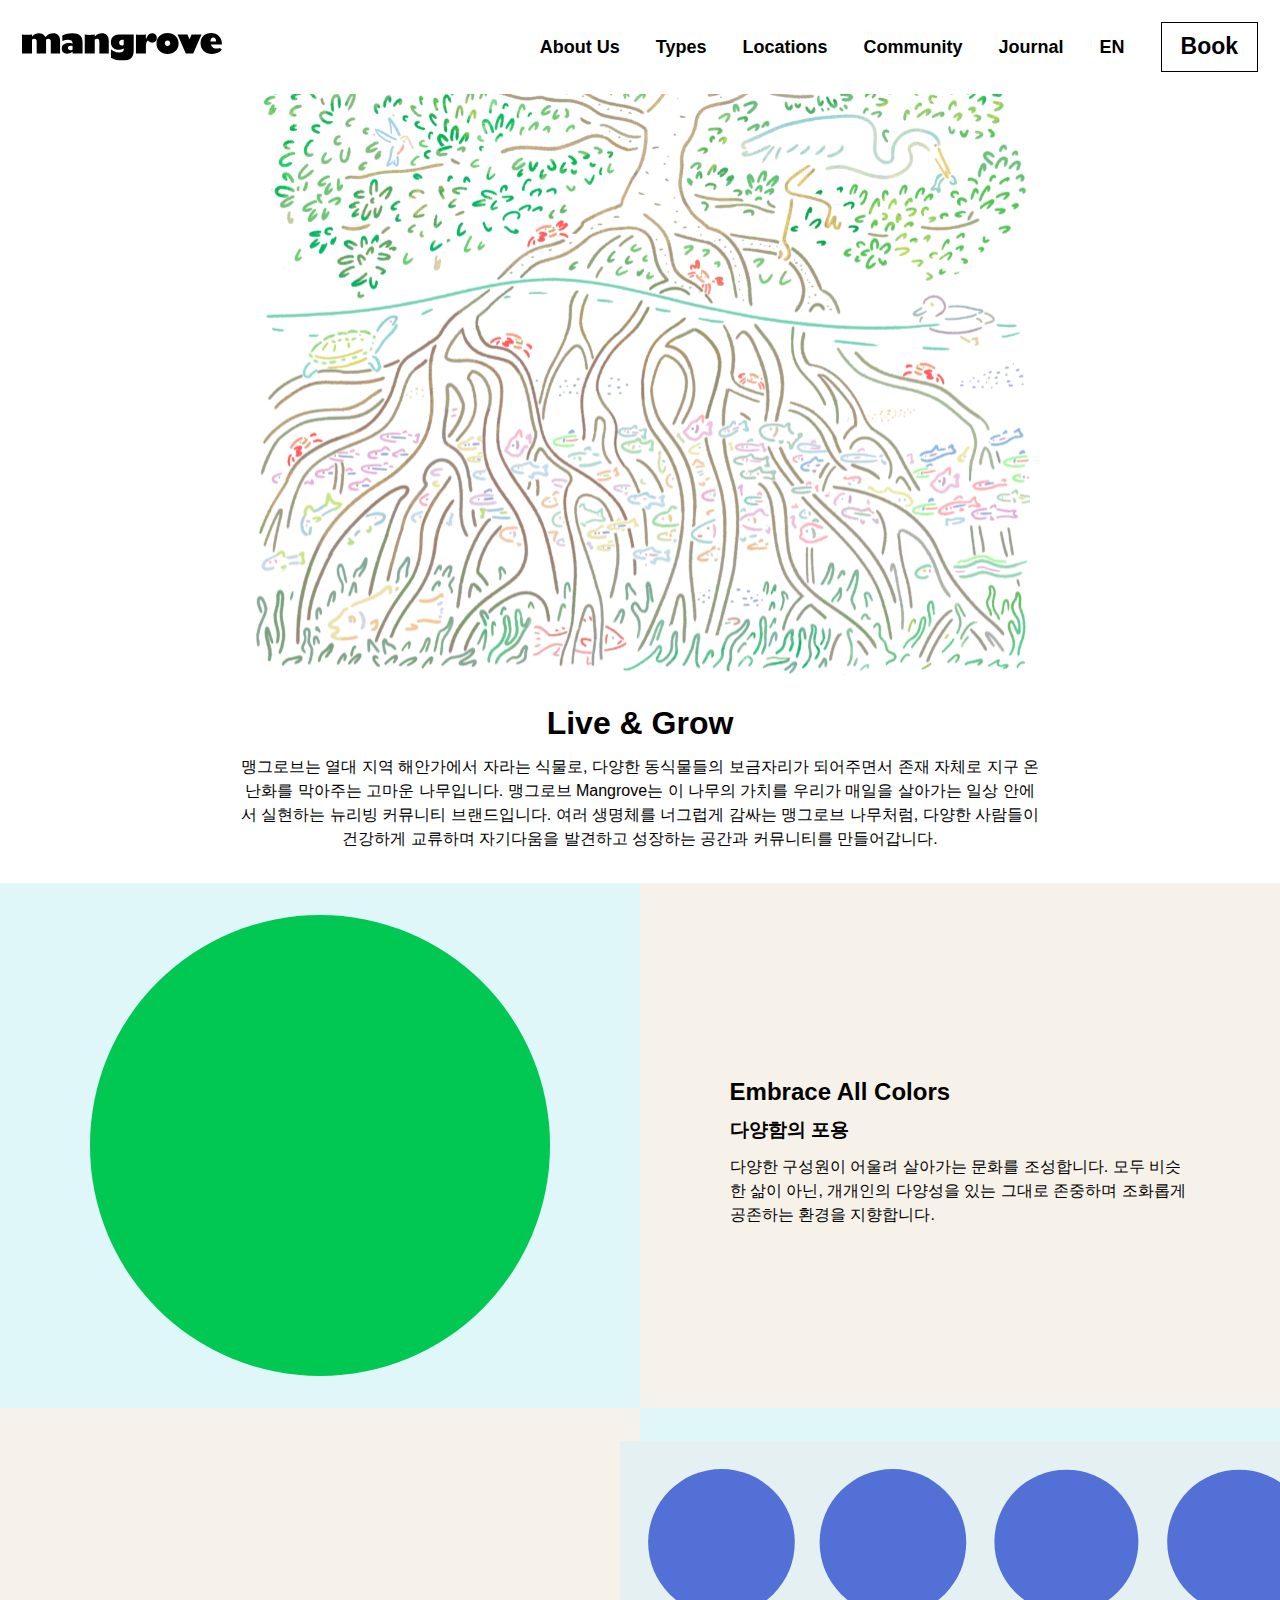
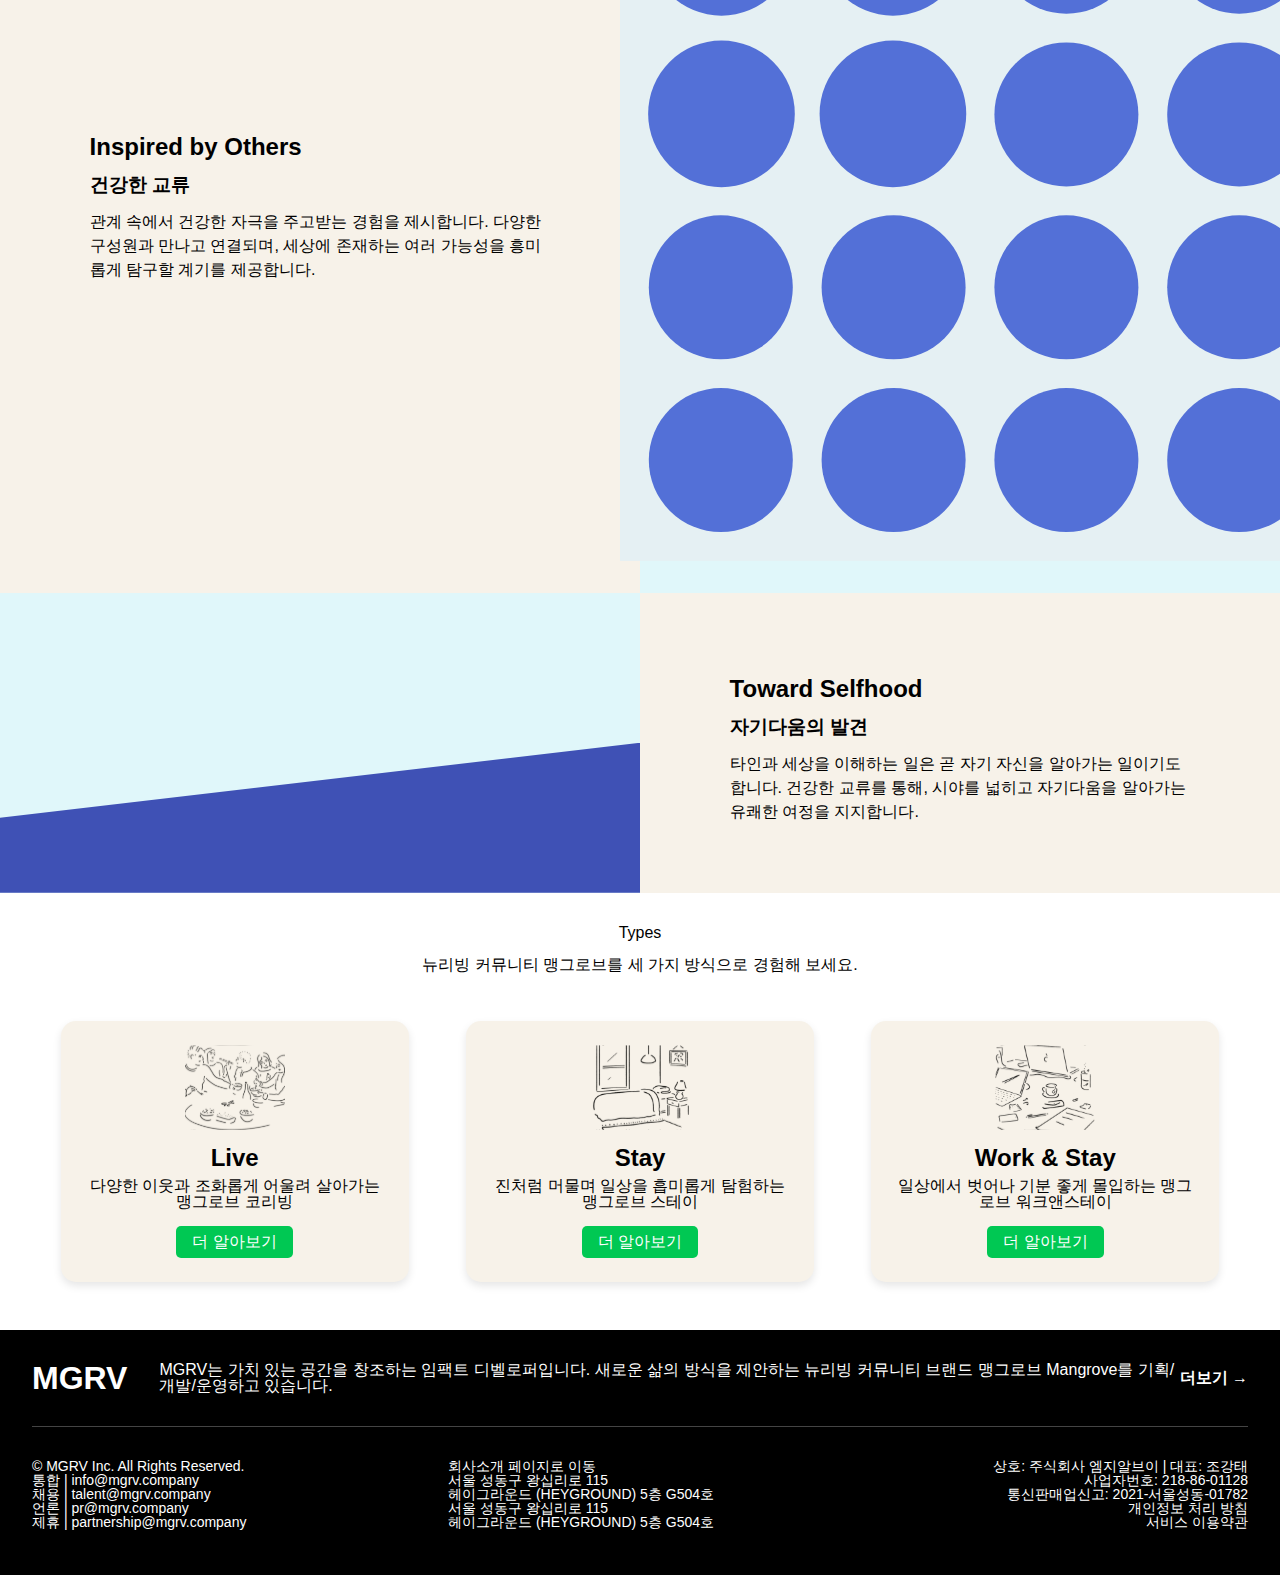
==== about_us.html @ 6c4031c6 "ADD :: 레이아웃" ====
<!DOCTYPE html>
<html lang="en">

<head>
  <meta charset="UTF-8">
  <meta name="viewport" content="width=device-width, initial-scale=1.0">
  <link href="./reset.css" rel="stylesheet">
  <link href="./style.css" rel="stylesheet">
  <title>About us</title>
</head>

<body>
  <div class="header">
    <img src="./assets/logo_black.svg" class="logo">
    <div class="link-container">
      <a href="./about_us.html">About Us</a>
      <a href="#">Types</a>
      <a href="#">Locations</a>
      <a href="#">Community</a>
      <a href="#">Journal</a>
      <p href="#">EN</p>
      <div class="book-btn btn-title">Book</div>
    </div>
  </div>
  <div class="live-grow-container">
    <img src="./assets/about_us_main_img.svg" alt="Live & Grow 이미지" class="live-grow-image">
    <div class="live-grow-title">Live & Grow</div>
    <div class="live-grow-description">
      맹그로브는 열대 지역 해안가에서 자라는 식물로, 다양한 동식물들의 보금자리가 되어주면서 존재 자체로 지구 온난화를 막아주는 고마운 나무입니다. 맹그로브 Mangrove는 이 나무의 가치를 우리가 매일을
      살아가는 일상 안에서 실현하는 뉴리빙 커뮤니티 브랜드입니다. 여러 생명체를 너그럽게 감싸는 맹그로브 나무처럼, 다양한 사람들이 건강하게 교류하며 자기다움을 발견하고 성장하는 공간과 커뮤니티를 만들어갑니다.
    </div>
  </div>
  <div class="embrace-container">
    <div class="embrace-section embrace-section-left">
      <div class="embrace-circle"></div>
    </div>
    <div class="embrace-section embrace-section-right">
      <div class="embrace-content">
        <div class="embrace-title">Embrace All Colors</div>
        <div class="embrace-subtitle">다양함의 포용</div>
        <div class="embrace-description">
          다양한 구성원이 어울려 살아가는 문화를 조성합니다. 모두 비슷한 삶이 아닌, 개개인의 다양성을 있는 그대로 존중하며 조화롭게 공존하는 환경을 지향합니다.
        </div>
      </div>
    </div>
  </div>
  <div class="inspired-container">
    <div class="inspired-section inspired-section-left">
      <div class="inspired-content">
        <div class="inspired-title">Inspired by Others</div>
        <div class="inspired-subtitle">건강한 교류</div>
        <div class="inspired-description">
          관계 속에서 건강한 자극을 주고받는 경험을 제시합니다. 다양한 구성원과 만나고
          연결되며, 세상에 존재하는 여러 가능성을 흥미롭게 탐구할 계기를 제공합니다.
        </div>
      </div>
    </div>
    <div class="inspired-section inspired-section-right">
      <div class="inspired-circles">


      </div>
      <img src="./assets/blue_circles.svg">
    </div>
  </div>

  <div class="selfhood-container">
    <div class="selfhood-section selfhood-section-left">
      <div class="wave"></div>
      <!-- <img src="assets/waves.svg"> -->
    </div>
    <div class="selfhood-section selfhood-section-right">
      <div class="selfhood-content">
        <div class="selfhood-title">Toward Selfhood</div>
        <div class="selfhood-subtitle">자기다움의 발견</div>
        <div class="selfhood-description">
          타인과 세상을 이해하는 일은 곧 자기 자신을 알아가는 일이기도 합니다. 건강한 교류를 통해, 시야를 넓히고 자기다움을 알아가는 유쾌한 여정을 지지합니다.
        </div>
      </div>
    </div>
  </div>

  <div class="types-container">
    <h1 class="types-header">Types</h1>
    <p class="types-subheader">뉴리빙 커뮤니티 맹그로브를 세 가지 방식으로 경험해 보세요.</p>
    <div class="types-cards">
      <div class="types-card">
        <img src="./assets/live.svg" alt="Live">
        <div class="types-card-title">Live</div>
        <div class="types-card-description">다양한 이웃과 조화롭게 어울려 살아가는 맹그로브 코리빙</div>
        <a href="#" class="types-card-button">더 알아보기</a>
      </div>
      <div class="types-card">
        <img src="./assets/stay.svg" alt="Stay">
        <div class="types-card-title">Stay</div>
        <div class="types-card-description">진처럼 머물며 일상을 흡미롭게 탐험하는 맹그로브 스테이</div>
        <a href="#" class="types-card-button">더 알아보기</a>
      </div>
      <div class="types-card">
        <img src="./assets/work_stay.svg" alt="Work & Stay">
        <div class="types-card-title">Work & Stay</div>
        <div class="types-card-description">일상에서 벗어나 기분 좋게 몰입하는 맹그로브 워크앤스테이</div>
        <a href="#" class="types-card-button">더 알아보기</a>
      </div>
    </div>
  </div>




  <div class="footer-container">
    <div class="footer-top">
      <div class="footer-logo">MGRV</div>
      <div class="footer-description">
        MGRV는 가치 있는 공간을 창조하는 임팩트 디벨로퍼입니다. 새로운 삶의 방식을 제안하는 뉴리빙 커뮤니티 브랜드 맹그로브 Mangrove를 기획/개발/운영하고 있습니다.
      </div>
      <a href="#" class="footer-link">더보기 &rarr;</a>
    </div>
    <div class="footer-bottom">
      <div>
        &copy; MGRV Inc. All Rights Reserved.<br>
        통합 | info@mgrv.company<br>
        채용 | talent@mgrv.company<br>
        언론 | pr@mgrv.company<br>
        제휴 | partnership@mgrv.company
      </div>
      <div>
        회사소개 페이지로 이동<br>
        서울 성동구 왕십리로 115<br>
        헤이그라운드 (HEYGROUND) 5층 G504호<br>
        서울 성동구 왕십리로 115<br>
        헤이그라운드 (HEYGROUND) 5층 G504호<br>
        <br>
        <i class="fa fa-youtube"></i> <i class="fa fa-instagram"></i> <i class="fa fa-facebook"></i>
      </div>
      <div>
        상호: 주식회사 엠지알브이 | 대표: 조강태<br>
        사업자번호: 218-86-01128<br>
        통신판매업신고: 2021-서울성동-01782<br>
        개인정보 처리 방침<br>
        서비스 이용약관
      </div>
    </div>
  </div>


</body>

</html>
---- style.css ----
.hero-container {
  position: relative;
  height: 100vh;
}

.hero-img {
  width: 100vw;
  height: 100%;
  object-fit: cover;
  position: absolute;
  top: 0;
  left: 0;
  z-index: 1;
}

.hero-logo {
  position: absolute;
  z-index: 2;
  top: 50%;
  left: 50%;
  transform: translate(-50%, -50%);
}

.content {
  position: absolute;
  bottom: 13.81rem; /* 원하는 위치로 조정 */
  left: 50%;
  transform: translateX(-50%);
  z-index: 2;
  color: #fff;
  text-align: center;
  font-family: "Noto Sans KR";
  font-size: 1.90375rem;
  font-style: normal;
  font-weight: 700;
  line-height: 2.88rem; /* 151.28% */
}

.header {
  position: fixed;
  top: 0;
  z-index: 10;
  background-color: #fff;
  width: 100vw;
  display: flex;
  align-items: center;
  justify-content: space-between;
  padding-top: 1.37rem;
  padding-bottom: 1.37rem;
}

.link-container {
  display: flex;
  justify-content: center;
  align-items: center;
  gap: 2.25rem;
  color: #000;

  font-size: 1.125rem;
  font-style: normal;
  font-weight: 900;
  line-height: 1.125rem;
  padding-right: 1.37rem;
}

.logo {
  display: block;
  padding-left: 1.37rem;
}

.book-btn {
  display: flex;
  padding: 0.5625rem 1.1875rem;
  justify-content: center;
  align-items: center;
  border: 1px solid #000;
  background: #fff;
}

.cta-buttons {
  display: flex;
  gap: 1.24rem;
  position: absolute;
  bottom: 6.12rem; 
  left: 50%;
  transform: translateX(-50%);
  z-index: 2;
}

.cta-btn {
  display: flex;
  width: 16.06813rem;
  height: 4.88263rem;
  flex-direction: column;
  align-items: flex-start;
  gap: 0.5rem;
  border: 1px solid #000;
  background: #fff;
  align-items: center;
  justify-content: center;
  cursor: pointer;
}

.cta-btn-text {
  display: flex;
  flex-direction: column;
  align-items: center;
  gap: 0.375rem;
}

.btn-title {
  color: #000;
  text-align: center;
  font-size: 1.4375rem;
  font-style: normal;
  font-weight: 900;
  line-height: 1.86875rem; /* 130% */
}

.btn-text {
  color: #000;
  text-align: center;
  font-size: 1rem;
  font-style: normal;
  font-weight: 500;
  line-height: normal;
}

.btn-text-container {
  display: flex;
  align-items: flex-start;
  gap: 0.375rem;
}


.container {
  display: flex;
  flex-wrap: wrap;
  padding: 2rem;
}

.sidebar {
  flex: 1;
  min-width: 300px;
  padding-right: 2rem;
}

.main-content {
  flex: 3;
  display: flex;
  gap: 2rem;
  overflow: hidden;
}

.card {
  flex: 1;
  min-width: 300px;
  border-left: 1px solid #000;
  border-right: 1px solid #000;
  text-align: center;
}

.card img {
  max-width: 100%;
  height: auto;
}

.card-title {
  font-weight: bold;
  font-size: 1.5rem;
  margin-top: 1rem;
}

.card-description {
  margin-top: 1rem;
}

.card .btn-container {
  display: flex;
  justify-content: center;
  gap: 0.5rem;
  margin-top: 1rem;
}

.card .btn {
  display: inline-block;
  padding: 0.5rem 1rem;
  border-radius: 0.25rem;
  background-color: #007bff;
  color: #fff;
  text-decoration: none;
  font-weight: bold;
}

.card .btn.live {
  background-color: #28a745;
}

.card .btn.stay {
  background-color: #007bff;
}

.arrow {
  display: flex;
  align-items: center;
  justify-content: center;
  font-size: 2rem;
  cursor: pointer;
  padding: 0 1rem;
}

.arrow-left {
  border-right: 1px solid #000;
}

.arrow-right {
  border-left: 1px solid #000;
}

.community-container {
  display: flex;
  flex-wrap: wrap;
  padding: 2rem;
}

.community-sidebar {
  flex: 1;
  min-width: 300px;
  background-color: #f7f2e9;
  padding: 2rem;
}

.community-sidebar h1 {
  font-size: 2rem;
  font-weight: bold;
}

.community-sidebar p {
  margin-top: 1rem;
  font-size: 1.2rem;
}

.community-sidebar a {
  display: inline-block;
  margin-top: 1rem;
  font-weight: bold;
  text-decoration: none;
  color: #000;
}

.community-main-content {
  flex: 3;
  padding: 2rem;
  display: flex;
  flex-direction: column;
  align-items: center;
}

.community-main-content img {
  max-width: 100%;
  height: auto;
  margin-bottom: 2rem;
}

.community-description {
  font-size: 1.2rem;
  text-align: center;
  background-color: #f7f2e9;
  padding: 1rem;
  width: 100%;
  box-sizing: border-box;
}

.community-features {
  display: flex;
  flex-wrap: wrap;
  margin-top: 2rem;
}

.community-feature {
  flex: 1;
  min-width: 200px;
  padding: 1rem;
  box-sizing: border-box;
  border-top: 1px solid #ccc;
  border-left: 1px solid #ccc;
  text-align: center;
  background-color: #fff;
}

.community-feature:nth-child(2n) {
  border-right: 1px solid #ccc;
}

.community-feature:nth-last-child(-n+2) {
  border-bottom: 1px solid #ccc;
}

.community-feature h2 {
  font-size: 1.5rem;
  margin-bottom: 0.5rem;
}

.community-feature p {
  font-size: 1rem;
}


.journal-container {
  display: flex;
  flex-wrap: wrap;
  padding: 2rem;
}

.journal-sidebar {
  flex: 1;
  min-width: 300px;
  background-color: #f7f2e9;
  padding: 2rem;
}

.journal-sidebar h1 {
  font-size: 2rem;
  font-weight: bold;
}

.journal-sidebar p {
  margin-top: 1rem;
  font-size: 1.2rem;
}

.journal-sidebar a {
  display: inline-block;
  margin-top: 1rem;
  font-weight: bold;
  text-decoration: none;
  color: #000;
}

.journal-main-content {
  flex: 3;
  padding: 2rem;
  display: flex;
  flex-wrap: wrap;
  gap: 2rem;
}

.journal-card {
  flex: 1;
  min-width: 300px;
  background-color: #fff;
  border: 1px solid #ccc;
  box-shadow: 0 2px 4px rgba(0, 0, 0, 0.1);
  text-align: center;
  overflow: hidden;
}

.journal-card img {
  width: 100%;
  height: auto;
}

.journal-card-content {
  padding: 1rem;
}

.journal-card-title {
  font-size: 1.5rem;
  font-weight: bold;
  margin-top: 0.5rem;
}

.journal-card-description {
  font-size: 1rem;
  color: #555;
  margin-top: 0.5rem;
}

.footer-container {
  background-color: #000;
  color: #fff;
  padding: 2rem;
  display: flex;
  flex-direction: column;
  align-items: center;
}

.footer-top {
  width: 100%;
  display: flex;
  justify-content: space-between;
  align-items: center;
  border-bottom: 1px solid #444;
  padding-bottom: 2rem;
  margin-bottom: 2rem;
}

.footer-logo {
  font-size: 2rem;
  font-weight: bold;
}

.footer-description {
  flex: 1;
  margin-left: 2rem;
  font-size: 1rem;
}

.footer-link {
  font-weight: bold;
  text-decoration: none;
  color: #fff;
}

.footer-bottom {
  width: 100%;
  display: flex;
  justify-content: space-between;
  font-size: 0.875rem;
}

.footer-bottom div {
  flex: 1;
  padding: 0 1rem;
}

.footer-bottom div:first-child {
  padding-left: 0;
}

.footer-bottom div:last-child {
  padding-right: 0;
  text-align: right;
}

.live-grow-container {
  display: flex;
  flex-direction: column;
  align-items: center;
  padding: 2rem;
  text-align: center;
}

.live-grow-image {
  max-width: 100%;
  height: auto;
}

.live-grow-title {
  font-size: 2rem;
  font-weight: bold;
  margin: 2rem 0 1rem;
}

.live-grow-description {
  font-size: 1rem;
  line-height: 1.5;
  max-width: 800px;
}

.embrace-container {
  display: flex;
  flex-wrap: wrap;
  width: 100%;
}

.embrace-section {
  width: 50%;
  padding: 2rem;
  box-sizing: border-box;
  display: flex;
  align-items: center;
  justify-content: center;
}

.embrace-section-left {
  background-color: #e0f7fa;
}

.embrace-section-right {
  background-color: #f7f2e9;
  text-align: left;
}

.embrace-section-left .embrace-circle {
  width: 80%;
  height: 0;
  padding-bottom: 80%;
  background-color: #00c853;
  border-radius: 50%;
}

.embrace-section-right .embrace-content {
  max-width: 80%;
}

.embrace-section-right .embrace-title {
  font-size: 1.5rem;
  font-weight: bold;
  margin: 1rem 0;
}

.embrace-section-right .embrace-subtitle {
  font-size: 1.2rem;
  font-weight: bold;
  margin-bottom: 1rem;
}

.embrace-section-right .embrace-description {
  font-size: 1rem;
  line-height: 1.5;
}


.inspired-container {
  display: flex;
  flex-wrap: wrap;
  width: 100%;
}

.inspired-section {
  width: 50%;
  padding: 2rem;
  box-sizing: border-box;
  display: flex;
  align-items: center;
  justify-content: center;
}

.inspired-section-left {
  background-color: #f7f2e9;
  text-align: left;
}

.inspired-section-right {
  background-color: #e0f7fa;
}

.inspired-section-left .inspired-content {
  max-width: 80%;
}

.inspired-section-left .inspired-title {
  font-size: 1.5rem;
  font-weight: bold;
  margin: 1rem 0;
}

.inspired-section-left .inspired-subtitle {
  font-size: 1.2rem;
  font-weight: bold;
  margin-bottom: 1rem;
}

.inspired-section-left .inspired-description {
  font-size: 1rem;
  line-height: 1.5;
}

.inspired-section-right .inspired-circles {
  display: grid;
  grid-template-columns: repeat(5, 1fr);
  grid-template-rows: repeat(5, 1fr);
  gap: 10px;
}

/* .inspired-section-right{
  background-color: #3f51b5;
  border-radius: 50%;
  padding-bottom: 100%; 
} */


.selfhood-container {
  display: flex;
  flex-wrap: wrap;
  width: 100%;
}

.selfhood-section {
  width: 50%;
  padding: 2rem;
  box-sizing: border-box;
  display: flex;
  align-items: center;
  justify-content: center;
}

.selfhood-section-left {
  background-color: #e0f7fa;
  position: relative;
  height: 300px; /* 예제 높이 */
}

.wave {
  position: absolute;
  bottom: 0;
  width: 100%;
  height: 50%;
  background: #3f51b5;
  clip-path: polygon(0 50%, 100% 0, 100% 100%, 0 100%);
}

.selfhood-section-right {
  background-color: #f7f2e9;
  text-align: left;
  display: flex;
  align-items: center;
}

.selfhood-section-right .selfhood-content {
  max-width: 80%;
}

.selfhood-section-right .selfhood-title {
  font-size: 1.5rem;
  font-weight: bold;
  margin: 1rem 0;
}

.selfhood-section-right .selfhood-subtitle {
  font-size: 1.2rem;
  font-weight: bold;
  margin-bottom: 1rem;
}

.selfhood-section-right .selfhood-description {
  font-size: 1rem;
  line-height: 1.5;
}

.types-container {
  text-align: center;
  padding: 2rem;
}

.types-header {
  margin-bottom: 1rem;
}

.types-subheader {
  margin-bottom: 2rem;
}

.types-cards {
  display: flex;
  justify-content: space-around;
  flex-wrap: wrap;
}

.types-card {
  background-color: #f7f2e9;
  border-radius: 15px;
  box-shadow: 0 4px 8px rgba(0, 0, 0, 0.1);
  width: 300px;
  padding: 1.5rem;
  margin: 1rem;
  text-align: center;
  display: flex;
  flex-direction: column;
  align-items: center;
}

.types-card img {
  width: 100px;
  height: auto;
  margin-bottom: 1rem;
}

.types-card-title {
  font-size: 1.5rem;
  font-weight: bold;
  margin-bottom: 0.5rem;
}

.types-card-description {
  font-size: 1rem;
  margin-bottom: 1rem;
}

.types-card-button {
  background-color: #00c853;
  color: #fff;
  padding: 0.5rem 1rem;
  border: none;
  border-radius: 5px;
  cursor: pointer;
  text-decoration: none;
  font-size: 1rem;
}

.types-card-button:hover {
  background-color: #00a842;
}
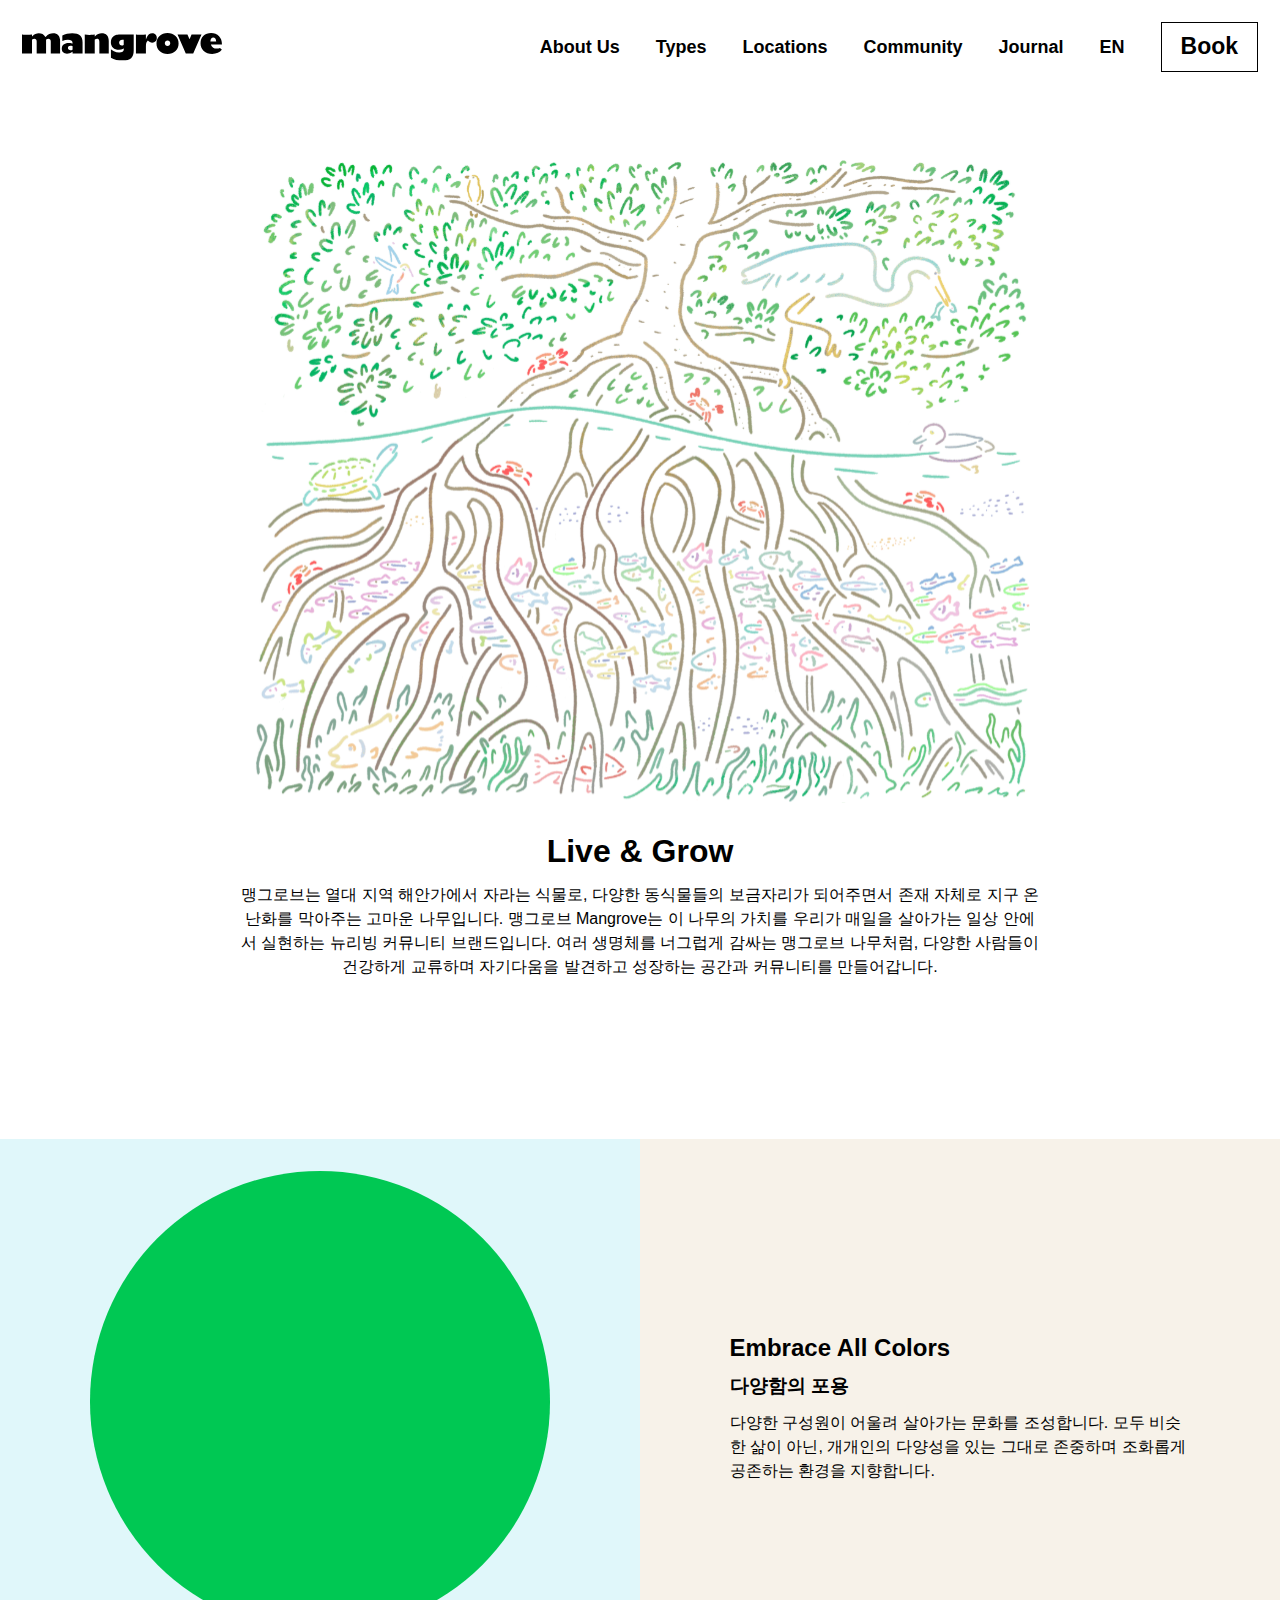
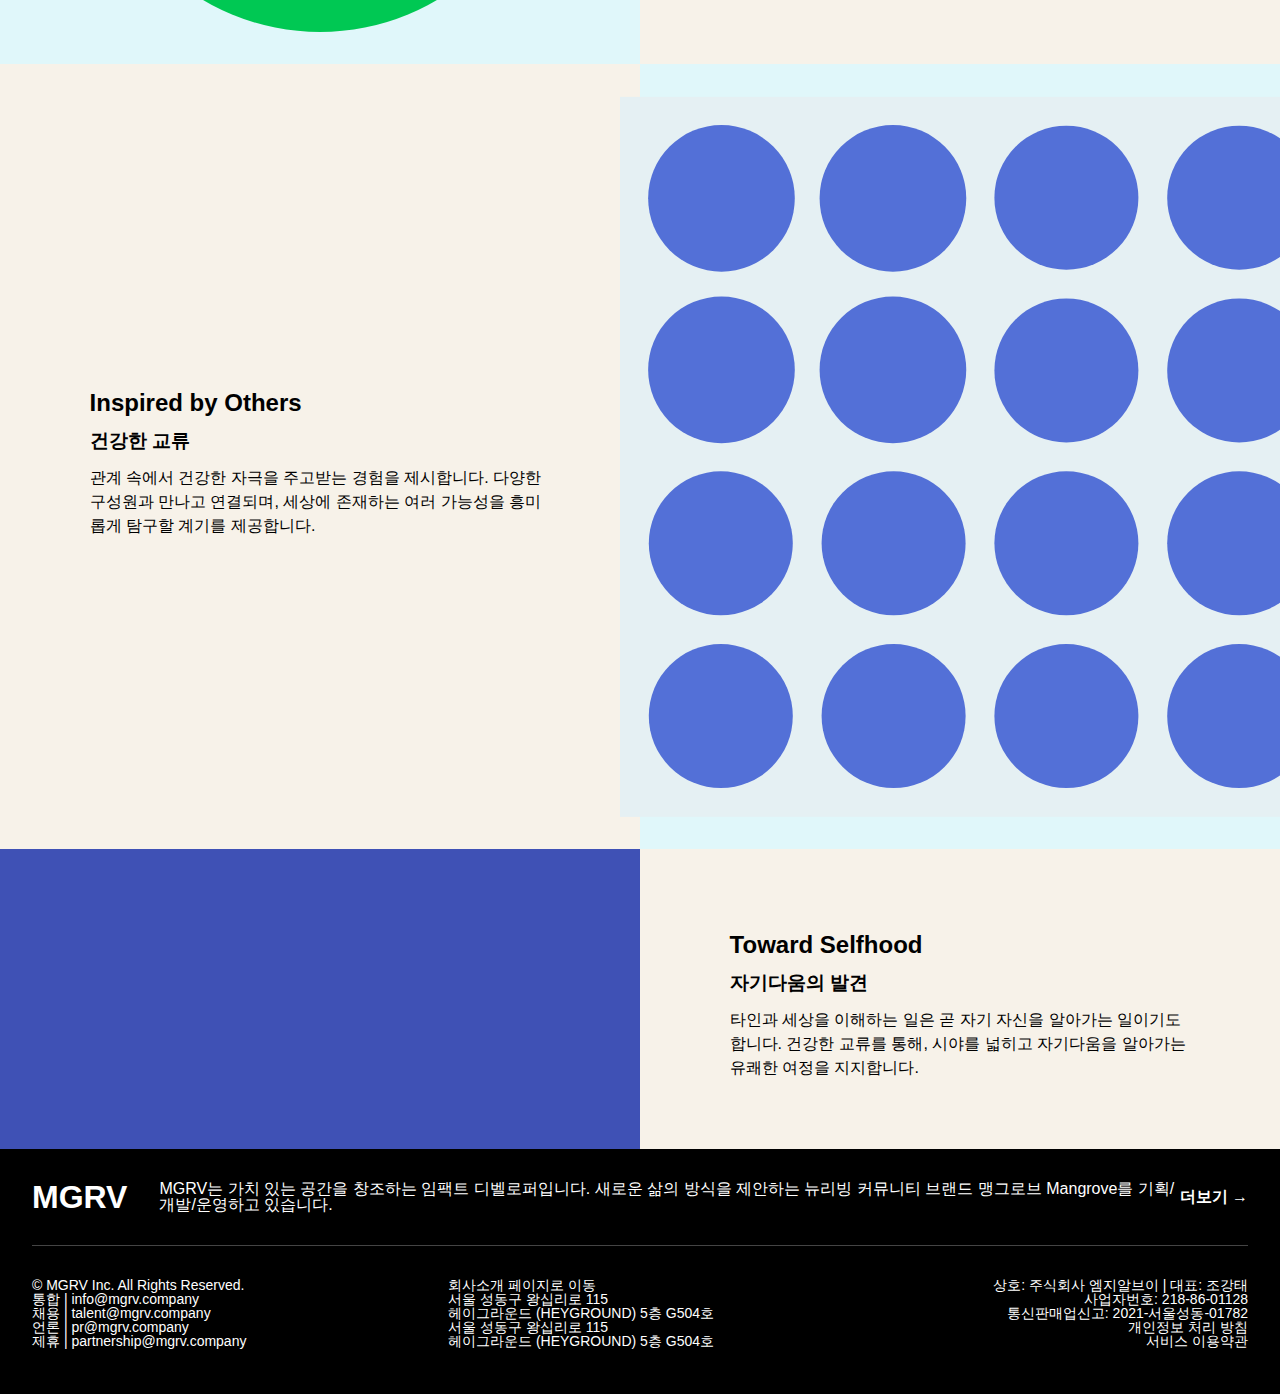
==== commit 3ae855a6: "코드 리팩토링 및 추가" ====
--- a/about_us.html
+++ b/about_us.html
@@ -11,7 +11,7 @@
 
 <body>
   <div class="header">
-    <img src="./assets/logo_black.svg" class="logo">
+    <a href="index.html"><img src="./assets/logo_black.svg" class="logo"></a>
     <div class="link-container">
       <a href="./about_us.html">About Us</a>
       <a href="#">Types</a>
@@ -66,7 +66,9 @@
 
   <div class="selfhood-container">
     <div class="selfhood-section selfhood-section-left">
-      <div class="wave"></div>
+      <div class="wave">
+        <img srv="assets/waves.svg">
+      </div>
       <!-- <img src="assets/waves.svg"> -->
     </div>
     <div class="selfhood-section selfhood-section-right">
@@ -79,7 +81,7 @@
       </div>
     </div>
   </div>
-
+<!-- 
   <div class="types-container">
     <h1 class="types-header">Types</h1>
     <p class="types-subheader">뉴리빙 커뮤니티 맹그로브를 세 가지 방식으로 경험해 보세요.</p>
@@ -103,7 +105,7 @@
         <a href="#" class="types-card-button">더 알아보기</a>
       </div>
     </div>
-  </div>
+  </div> -->
 
 
 
--- a/style.css
+++ b/style.css
@@ -81,7 +81,7 @@
   display: flex;
   gap: 1.24rem;
   position: absolute;
-  bottom: 6.12rem; 
+  bottom: 6.12rem;
   left: 50%;
   transform: translateX(-50%);
   z-index: 2;
@@ -129,9 +129,9 @@
 .btn-text-container {
   display: flex;
   align-items: flex-start;
+
   gap: 0.375rem;
 }
-
 
 .container {
   display: flex;
@@ -145,6 +145,16 @@
   padding-right: 2rem;
 }
 
+.sidebar-title {
+  color: #1f1e1d;
+  font-family: "Attila Sans Classic";
+  font-size: 1.875rem;
+  font-style: normal;
+  font-weight: 800;
+  line-height: 2.25rem;
+  padding-bottom: 1.4rem;
+}
+
 .main-content {
   flex: 3;
   display: flex;
@@ -152,15 +162,15 @@
   overflow: hidden;
 }
 
-.card {
+.card-2 {
   flex: 1;
   min-width: 300px;
-  border-left: 1px solid #000;
-  border-right: 1px solid #000;
-  text-align: center;
-}
-
-.card img {
+  /* border-left: 1px solid #000;
+  border-right: 1px solid #000; */
+  text-align: center;
+}
+
+.card-2 img {
   max-width: 100%;
   height: auto;
 }
@@ -200,6 +210,12 @@
   background-color: #007bff;
 }
 
+.card-container {
+  display: inline-flex;
+  align-items: flex-start;
+  gap: 1.25rem;
+}
+
 .arrow {
   display: flex;
   align-items: center;
@@ -216,95 +232,6 @@
 .arrow-right {
   border-left: 1px solid #000;
 }
-
-.community-container {
-  display: flex;
-  flex-wrap: wrap;
-  padding: 2rem;
-}
-
-.community-sidebar {
-  flex: 1;
-  min-width: 300px;
-  background-color: #f7f2e9;
-  padding: 2rem;
-}
-
-.community-sidebar h1 {
-  font-size: 2rem;
-  font-weight: bold;
-}
-
-.community-sidebar p {
-  margin-top: 1rem;
-  font-size: 1.2rem;
-}
-
-.community-sidebar a {
-  display: inline-block;
-  margin-top: 1rem;
-  font-weight: bold;
-  text-decoration: none;
-  color: #000;
-}
-
-.community-main-content {
-  flex: 3;
-  padding: 2rem;
-  display: flex;
-  flex-direction: column;
-  align-items: center;
-}
-
-.community-main-content img {
-  max-width: 100%;
-  height: auto;
-  margin-bottom: 2rem;
-}
-
-.community-description {
-  font-size: 1.2rem;
-  text-align: center;
-  background-color: #f7f2e9;
-  padding: 1rem;
-  width: 100%;
-  box-sizing: border-box;
-}
-
-.community-features {
-  display: flex;
-  flex-wrap: wrap;
-  margin-top: 2rem;
-}
-
-.community-feature {
-  flex: 1;
-  min-width: 200px;
-  padding: 1rem;
-  box-sizing: border-box;
-  border-top: 1px solid #ccc;
-  border-left: 1px solid #ccc;
-  text-align: center;
-  background-color: #fff;
-}
-
-.community-feature:nth-child(2n) {
-  border-right: 1px solid #ccc;
-}
-
-.community-feature:nth-last-child(-n+2) {
-  border-bottom: 1px solid #ccc;
-}
-
-.community-feature h2 {
-  font-size: 1.5rem;
-  margin-bottom: 0.5rem;
-}
-
-.community-feature p {
-  font-size: 1rem;
-}
-
 
 .journal-container {
   display: flex;
@@ -349,7 +276,7 @@
   flex: 1;
   min-width: 300px;
   background-color: #fff;
-  border: 1px solid #ccc;
+  /* border: 1px solid #ccc; */
   box-shadow: 0 2px 4px rgba(0, 0, 0, 0.1);
   text-align: center;
   overflow: hidden;
@@ -437,7 +364,7 @@
   display: flex;
   flex-direction: column;
   align-items: center;
-  padding: 2rem;
+  padding: 10rem;
   text-align: center;
 }
 
@@ -511,7 +438,6 @@
   line-height: 1.5;
 }
 
-
 .inspired-container {
   display: flex;
   flex-wrap: wrap;
@@ -570,7 +496,6 @@
   padding-bottom: 100%; 
 } */
 
-
 .selfhood-container {
   display: flex;
   flex-wrap: wrap;
@@ -596,9 +521,8 @@
   position: absolute;
   bottom: 0;
   width: 100%;
-  height: 50%;
+  height: 100%;
   background: #3f51b5;
-  clip-path: polygon(0 50%, 100% 0, 100% 100%, 0 100%);
 }
 
 .selfhood-section-right {
@@ -691,4 +615,33 @@
 
 .types-card-button:hover {
   background-color: #00a842;
-}+}
+
+.journal-main-content {
+  flex: 3;
+  padding: 2rem;
+  overflow-x: auto; /* Enable horizontal scrolling */
+  white-space: nowrap; /* Prevent line break */
+}
+
+.container-row {
+  display: flex;
+  gap: 2rem;
+  width: 900px; /* Set a fixed width */
+}
+
+.card {
+  flex: 0 0 300px; /* Fixed width for each card */
+  text-align: center;
+  display: inline-block; /* Ensure cards are inline-block */
+}
+
+.arrow-text-container {
+  display: flex;
+  width: 4.76063rem;
+  height: 2.29875rem;
+  padding: 0.26188rem 0rem 0.33688rem 0rem;
+  justify-content: center;
+  align-items: flex-start;
+  gap: 0.38813rem;
+}
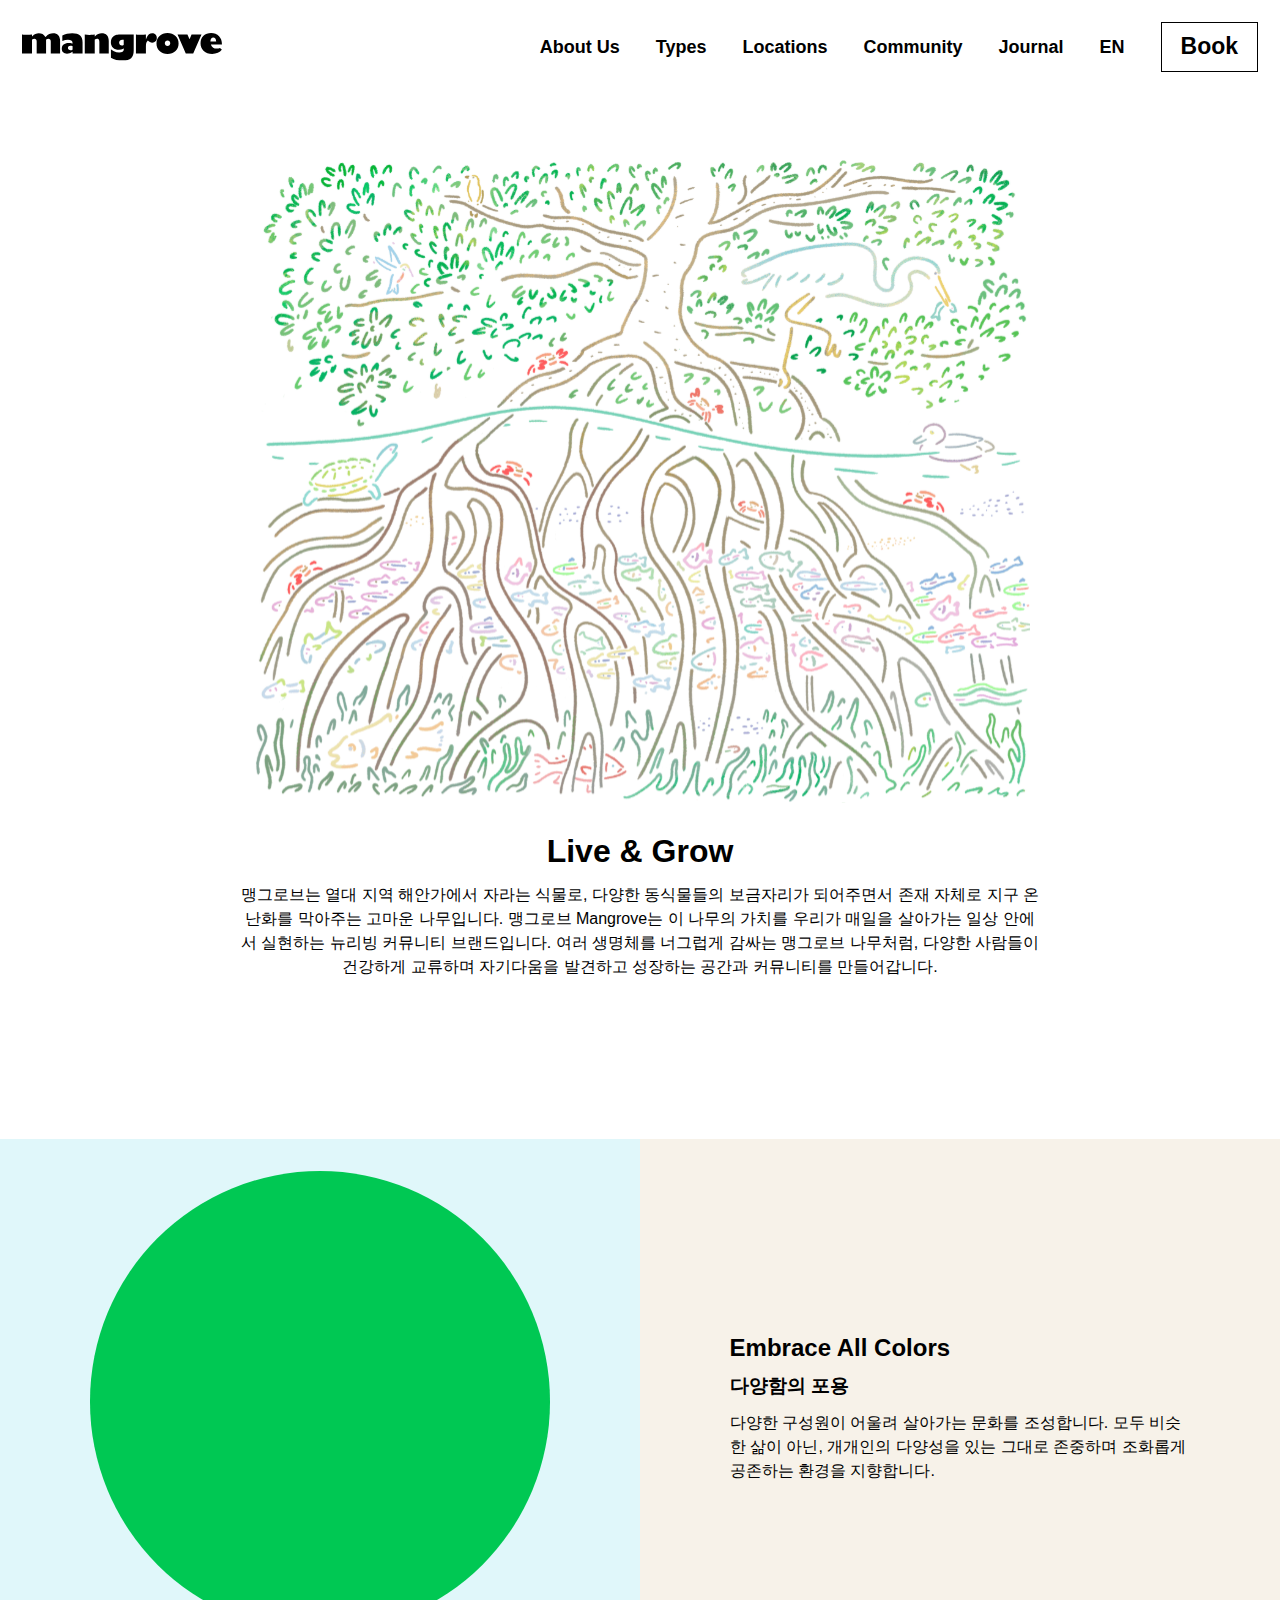
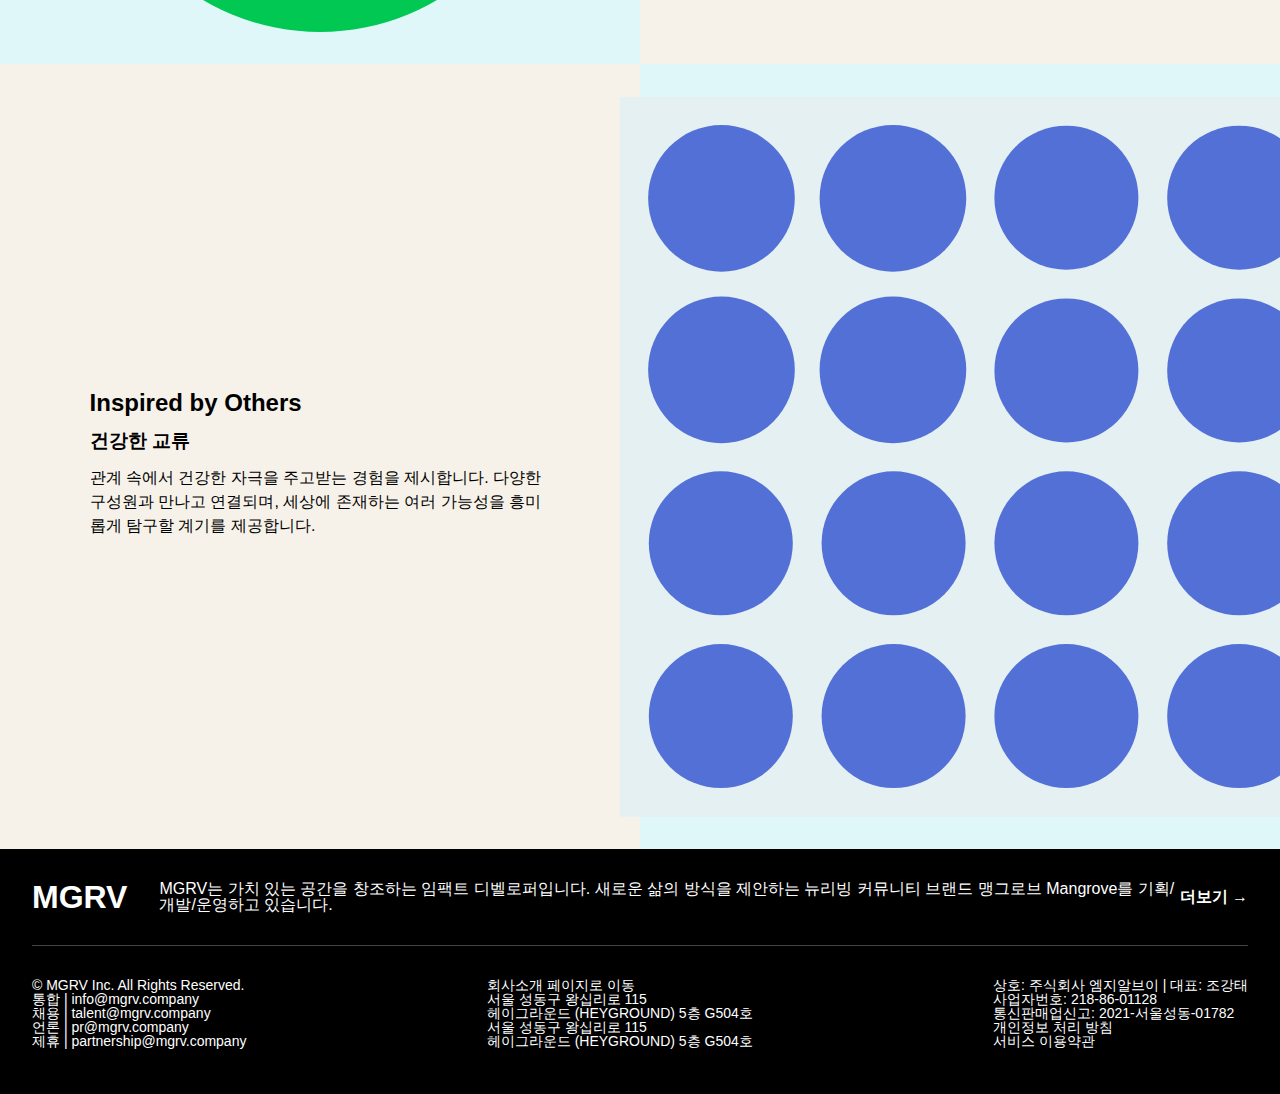
==== commit 29c08263: "클래스 이름 단순화 변경 + 스타일" ====
--- a/about_us.html
+++ b/about_us.html
@@ -6,20 +6,21 @@
   <meta name="viewport" content="width=device-width, initial-scale=1.0">
   <link href="./reset.css" rel="stylesheet">
   <link href="./style.css" rel="stylesheet">
-  <title>About us</title>
+  <title>About us - 맹그로브 Mangrove</title>
+  <link rel="icon" href="assets/favicon.ico">
 </head>
 
 <body>
-  <div class="header">
+  <div class="main_header">
     <a href="index.html"><img src="./assets/logo_black.svg" class="logo"></a>
-    <div class="link-container">
+    <div class="nav_links">
       <a href="./about_us.html">About Us</a>
       <a href="#">Types</a>
       <a href="#">Locations</a>
       <a href="#">Community</a>
       <a href="#">Journal</a>
       <p href="#">EN</p>
-      <div class="book-btn btn-title">Book</div>
+      <div class="book_button button_title">Book</div>
     </div>
   </div>
   <div class="live-grow-container">
@@ -64,23 +65,7 @@
     </div>
   </div>
 
-  <div class="selfhood-container">
-    <div class="selfhood-section selfhood-section-left">
-      <div class="wave">
-        <img srv="assets/waves.svg">
-      </div>
-      <!-- <img src="assets/waves.svg"> -->
-    </div>
-    <div class="selfhood-section selfhood-section-right">
-      <div class="selfhood-content">
-        <div class="selfhood-title">Toward Selfhood</div>
-        <div class="selfhood-subtitle">자기다움의 발견</div>
-        <div class="selfhood-description">
-          타인과 세상을 이해하는 일은 곧 자기 자신을 알아가는 일이기도 합니다. 건강한 교류를 통해, 시야를 넓히고 자기다움을 알아가는 유쾌한 여정을 지지합니다.
-        </div>
-      </div>
-    </div>
-  </div>
+ 
 <!-- 
   <div class="types-container">
     <h1 class="types-header">Types</h1>
@@ -107,18 +92,15 @@
     </div>
   </div> -->
 
-
-
-
-  <div class="footer-container">
-    <div class="footer-top">
-      <div class="footer-logo">MGRV</div>
-      <div class="footer-description">
+  <div class="main_footer">
+    <div class="footer_top">
+      <div class="footer_logo">MGRV</div>
+      <div class="footer_description">
         MGRV는 가치 있는 공간을 창조하는 임팩트 디벨로퍼입니다. 새로운 삶의 방식을 제안하는 뉴리빙 커뮤니티 브랜드 맹그로브 Mangrove를 기획/개발/운영하고 있습니다.
       </div>
-      <a href="#" class="footer-link">더보기 &rarr;</a>
+      <a href="#" class="footer_link">더보기 &rarr;</a>
     </div>
-    <div class="footer-bottom">
+    <div class="footer_bottom">
       <div>
         &copy; MGRV Inc. All Rights Reserved.<br>
         통합 | info@mgrv.company<br>
@@ -146,6 +128,9 @@
   </div>
 
 
+ 
+
+
 </body>
 
 </html>--- a/style.css
+++ b/style.css
@@ -1,9 +1,9 @@
-.hero-container {
+.hero_container {
   position: relative;
   height: 100vh;
 }
 
-.hero-img {
+.hero_image {
   width: 100vw;
   height: 100%;
   object-fit: cover;
@@ -13,7 +13,7 @@
   z-index: 1;
 }
 
-.hero-logo {
+.hero_logo {
   position: absolute;
   z-index: 2;
   top: 50%;
@@ -21,9 +21,9 @@
   transform: translate(-50%, -50%);
 }
 
-.content {
+.hero_content {
   position: absolute;
-  bottom: 13.81rem; /* 원하는 위치로 조정 */
+  bottom: 13.81rem;
   left: 50%;
   transform: translateX(-50%);
   z-index: 2;
@@ -33,10 +33,10 @@
   font-size: 1.90375rem;
   font-style: normal;
   font-weight: 700;
-  line-height: 2.88rem; /* 151.28% */
-}
-
-.header {
+  line-height: 2.88rem;
+}
+
+.main_header {
   position: fixed;
   top: 0;
   z-index: 10;
@@ -49,13 +49,12 @@
   padding-bottom: 1.37rem;
 }
 
-.link-container {
+.nav_links {
   display: flex;
   justify-content: center;
   align-items: center;
   gap: 2.25rem;
   color: #000;
-
   font-size: 1.125rem;
   font-style: normal;
   font-weight: 900;
@@ -68,7 +67,7 @@
   padding-left: 1.37rem;
 }
 
-.book-btn {
+.book_button {
   display: flex;
   padding: 0.5625rem 1.1875rem;
   justify-content: center;
@@ -77,7 +76,7 @@
   background: #fff;
 }
 
-.cta-buttons {
+.hero_cta_buttons {
   display: flex;
   gap: 1.24rem;
   position: absolute;
@@ -87,37 +86,35 @@
   z-index: 2;
 }
 
-.cta-btn {
+.cta_button {
   display: flex;
   width: 16.06813rem;
   height: 4.88263rem;
   flex-direction: column;
-  align-items: flex-start;
-  gap: 0.5rem;
+  align-items: center;
+  justify-content: center;
   border: 1px solid #000;
   background: #fff;
-  align-items: center;
-  justify-content: center;
   cursor: pointer;
 }
 
-.cta-btn-text {
+.cta_button_text {
   display: flex;
   flex-direction: column;
   align-items: center;
   gap: 0.375rem;
 }
 
-.btn-title {
+.button_title {
   color: #000;
   text-align: center;
   font-size: 1.4375rem;
   font-style: normal;
   font-weight: 900;
-  line-height: 1.86875rem; /* 130% */
-}
-
-.btn-text {
+  line-height: 1.86875rem;
+}
+
+.button_text {
   color: #000;
   text-align: center;
   font-size: 1rem;
@@ -126,14 +123,13 @@
   line-height: normal;
 }
 
-.btn-text-container {
+.button_text_wrapper {
   display: flex;
   align-items: flex-start;
-
   gap: 0.375rem;
 }
 
-.container {
+.main_content {
   display: flex;
   flex-wrap: wrap;
   padding: 2rem;
@@ -145,7 +141,7 @@
   padding-right: 2rem;
 }
 
-.sidebar-title {
+.sidebar_title {
   color: #1f1e1d;
   font-family: "Attila Sans Classic";
   font-size: 1.875rem;
@@ -155,155 +151,73 @@
   padding-bottom: 1.4rem;
 }
 
-.main-content {
+.sidebar_description {
+  color: #1f1e1d;
+  font-family: "Noto Sans KR";
+  font-size: 1.11619rem;
+  font-style: normal;
+  font-weight: 700;
+  line-height: 28.8px; /* 161.26% */
+}
+
+.content_area {
   flex: 3;
   display: flex;
   gap: 2rem;
   overflow: hidden;
 }
 
-.card-2 {
+.location_card {
+  display: flex;
+  min-width: 300px;
+  text-align: center;
+  padding: 0rem 4.375rem;
+  flex-direction: column;
+  align-items: center;
+  gap: 1.375rem;
+}
+
+.location_card img {
+  max-width: 100%;
+  height: auto;
+}
+
+.card_title {
+  font-weight: bold;
+  font-size: 1.5rem;
+  margin-top: 1rem;
+}
+
+.card_description {
+  margin-top: 1rem;
+}
+
+.journal_section {
+  display: flex;
+  flex-wrap: wrap;
+  padding: 2rem;
+}
+
+.journal_sidebar {
   flex: 1;
   min-width: 300px;
-  /* border-left: 1px solid #000;
-  border-right: 1px solid #000; */
-  text-align: center;
-}
-
-.card-2 img {
-  max-width: 100%;
-  height: auto;
-}
-
-.card-title {
-  font-weight: bold;
-  font-size: 1.5rem;
-  margin-top: 1rem;
-}
-
-.card-description {
-  margin-top: 1rem;
-}
-
-.card .btn-container {
-  display: flex;
-  justify-content: center;
-  gap: 0.5rem;
-  margin-top: 1rem;
-}
-
-.card .btn {
-  display: inline-block;
-  padding: 0.5rem 1rem;
-  border-radius: 0.25rem;
-  background-color: #007bff;
-  color: #fff;
-  text-decoration: none;
-  font-weight: bold;
-}
-
-.card .btn.live {
-  background-color: #28a745;
-}
-
-.card .btn.stay {
-  background-color: #007bff;
-}
-
-.card-container {
-  display: inline-flex;
-  align-items: flex-start;
-  gap: 1.25rem;
-}
-
-.arrow {
-  display: flex;
-  align-items: center;
-  justify-content: center;
-  font-size: 2rem;
-  cursor: pointer;
-  padding: 0 1rem;
-}
-
-.arrow-left {
-  border-right: 1px solid #000;
-}
-
-.arrow-right {
-  border-left: 1px solid #000;
-}
-
-.journal-container {
-  display: flex;
-  flex-wrap: wrap;
-  padding: 2rem;
-}
-
-.journal-sidebar {
-  flex: 1;
-  min-width: 300px;
-  background-color: #f7f2e9;
-  padding: 2rem;
-}
-
-.journal-sidebar h1 {
-  font-size: 2rem;
-  font-weight: bold;
-}
-
-.journal-sidebar p {
-  margin-top: 1rem;
-  font-size: 1.2rem;
-}
-
-.journal-sidebar a {
-  display: inline-block;
-  margin-top: 1rem;
-  font-weight: bold;
-  text-decoration: none;
-  color: #000;
-}
-
-.journal-main-content {
+  padding: 2rem;
+}
+
+.journal_content {
   flex: 3;
   padding: 2rem;
-  display: flex;
-  flex-wrap: wrap;
+  overflow-x: auto;
+  white-space: nowrap;
+}
+
+.card_slider {
+  display: flex;
   gap: 2rem;
-}
-
-.journal-card {
-  flex: 1;
-  min-width: 300px;
-  background-color: #fff;
-  /* border: 1px solid #ccc; */
-  box-shadow: 0 2px 4px rgba(0, 0, 0, 0.1);
-  text-align: center;
-  overflow: hidden;
-}
-
-.journal-card img {
-  width: 100%;
-  height: auto;
-}
-
-.journal-card-content {
-  padding: 1rem;
-}
-
-.journal-card-title {
-  font-size: 1.5rem;
-  font-weight: bold;
-  margin-top: 0.5rem;
-}
-
-.journal-card-description {
-  font-size: 1rem;
-  color: #555;
-  margin-top: 0.5rem;
-}
-
-.footer-container {
+  width: 900px;
+}
+
+.main_footer {
   background-color: #000;
   color: #fff;
   padding: 2rem;
@@ -312,7 +226,7 @@
   align-items: center;
 }
 
-.footer-top {
+.footer_top {
   width: 100%;
   display: flex;
   justify-content: space-between;
@@ -322,44 +236,29 @@
   margin-bottom: 2rem;
 }
 
-.footer-logo {
+.footer_logo {
   font-size: 2rem;
   font-weight: bold;
 }
 
-.footer-description {
+.footer_description {
   flex: 1;
   margin-left: 2rem;
   font-size: 1rem;
 }
 
-.footer-link {
+.footer_link {
   font-weight: bold;
   text-decoration: none;
   color: #fff;
 }
 
-.footer-bottom {
+.footer_bottom {
   width: 100%;
   display: flex;
   justify-content: space-between;
   font-size: 0.875rem;
 }
-
-.footer-bottom div {
-  flex: 1;
-  padding: 0 1rem;
-}
-
-.footer-bottom div:first-child {
-  padding-left: 0;
-}
-
-.footer-bottom div:last-child {
-  padding-right: 0;
-  text-align: right;
-}
-
 .live-grow-container {
   display: flex;
   flex-direction: column;
@@ -620,20 +519,20 @@
 .journal-main-content {
   flex: 3;
   padding: 2rem;
-  overflow-x: auto; /* Enable horizontal scrolling */
-  white-space: nowrap; /* Prevent line break */
+  overflow-x: auto;
+  white-space: nowrap;
 }
 
 .container-row {
   display: flex;
   gap: 2rem;
-  width: 900px; /* Set a fixed width */
+  width: 900px;
 }
 
 .card {
-  flex: 0 0 300px; /* Fixed width for each card */
-  text-align: center;
-  display: inline-block; /* Ensure cards are inline-block */
+  flex: 0 0 300px;
+  text-align: center;
+  display: inline-block;
 }
 
 .arrow-text-container {
@@ -645,3 +544,59 @@
   align-items: flex-start;
   gap: 0.38813rem;
 }
+
+.btn {
+  display: flex;
+  width: 2.94813rem;
+  height: 1.51813rem;
+  padding: 0.2rem 0.6125rem 0.2rem 0.6125rem;
+  justify-content: center;
+  align-items: center;
+
+  color: #fff;
+  letter-spacing: 0.02625rem;
+  font-size: 1rem;
+  font-style: normal;
+  font-weight: 700;
+  line-height: 120%;
+  letter-spacing: 0.0175rem;
+}
+
+.live {
+  background: #00b453;
+}
+
+.stay {
+  background: #006fe0;
+}
+
+.btn_container {
+  display: flex;
+  align-items: flex-start;
+  gap: 0.75rem;
+}
+
+.card_slider {
+  display: flex;
+  gap: 2rem;
+  width: 900px;
+}
+
+.card-title {
+  margin-top: 1.07rem;
+  color: #1f1e1d;
+  text-align: center;
+  font-size: 1.5rem;
+  font-style: normal;
+  font-weight: 900;
+  line-height: 160%; 
+  letter-spacing: 0.01125rem;
+}
+
+.card-description {
+  color: #1f1e1d;
+  font-size: 1rem;
+  font-style: normal;
+  font-weight: 500;
+  line-height: 160%;
+}
